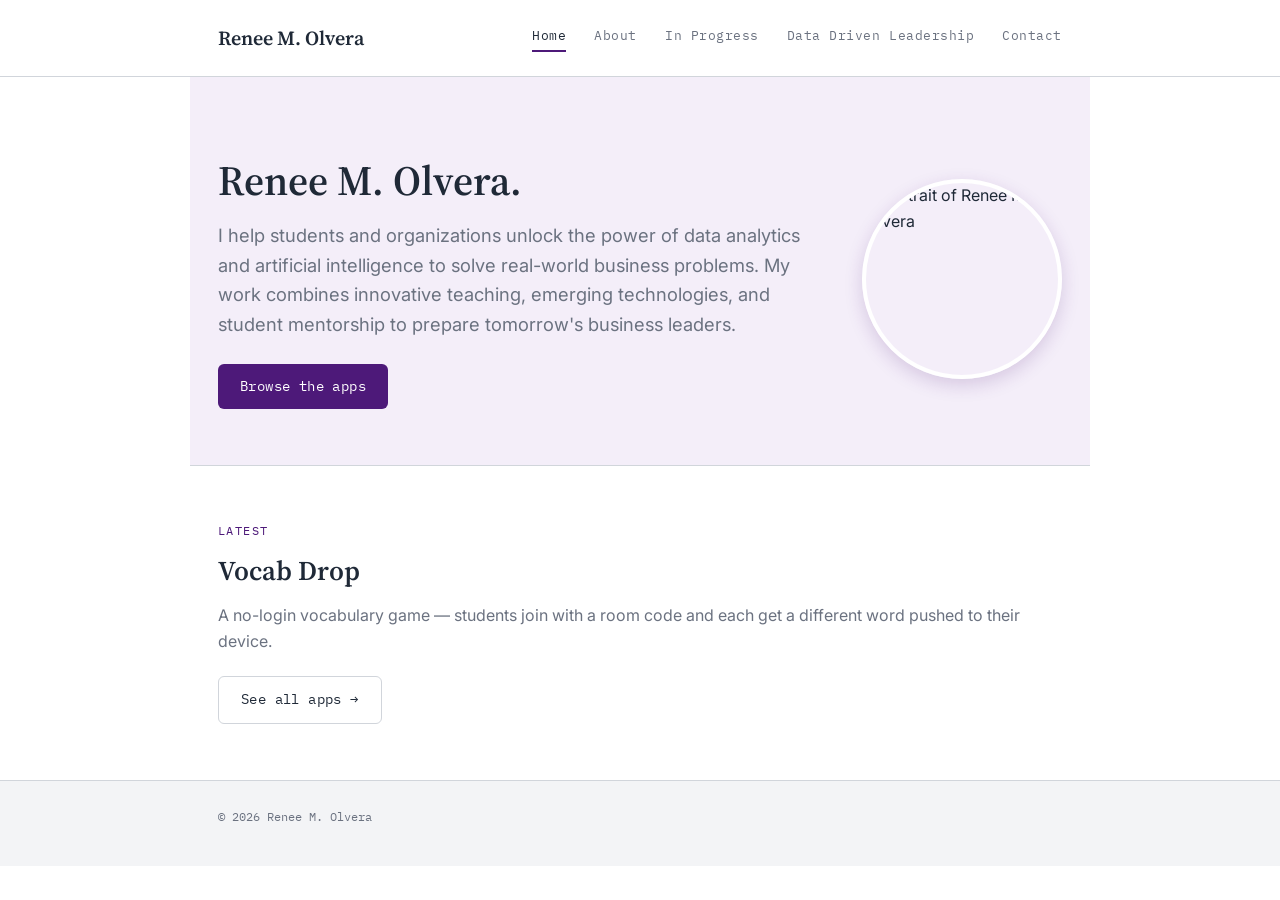
==== index.html @ 6d368a21 "Add files via upload" ====
<!DOCTYPE html>
<html lang="en">
<head>
<meta charset="UTF-8" />
<meta name="viewport" content="width=device-width, initial-scale=1.0" />
<title>Renee M. Olvera</title>
<link rel="preconnect" href="https://fonts.googleapis.com">
<link href="https://fonts.googleapis.com/css2?family=Source+Serif+4:wght@600;700&family=Inter:wght@400;500;600&family=IBM+Plex+Mono:wght@400;500&display=swap" rel="stylesheet">
<link rel="stylesheet" href="style.css">
</head>
<body>

<header class="site-header">
  <div class="nav-row">
    <a class="site-name" href="index.html">Renee M. Olvera</a>
    <nav class="site-nav">
      <a href="index.html" class="active">Home</a>
      <a href="about.html">About</a>
      <a href="apps.html">In Progress</a>
      <a href="data-driven-leadership.html">Data Driven Leadership</a>
      <a href="contact.html">Contact</a>
    </nav>
  </div>
</header>

<main class="wrap">
  <section class="hero">
    <div class="hero-text">
      <span class="eyebrow"></span>
      <h1>Renee M. Olvera.</h1>
      <p class="lede">I help students and organizations unlock the power of data analytics and artificial intelligence to solve real-world business problems. My work combines innovative teaching, emerging technologies, and student mentorship to prepare tomorrow's business leaders.</p>
      <a class="button" href="apps.html">Browse the apps</a>
    </div>
    <img class="hero-headshot" src="assets/images/headshot.jpg" alt="Portrait of Renee M. Olvera">
  </section>

  <section class="page-section">
    <span class="eyebrow">Latest</span>
    <h2>Vocab Drop</h2>
    <p>A no-login vocabulary game &mdash; students join with a room code and each get a different word pushed to their device.</p>
    <a class="button ghost" href="apps.html">See all apps &rarr;</a>
  </section>
</main>

<footer class="site-footer">
  <div class="wrap">
    <p>&copy; 2026 Renee M. Olvera</p>
  </div>
</footer>

</body>
</html>
---- style.css ----
/* ---------- Design tokens ---------- */
:root {
  --tcu-purple: #4d1979;
  --tcu-purple-dark: #3b125d;
  --tcu-purple-light: #f4eef9;
  --page-gray: #f3f4f6;
  --border-gray: #d1d5db;
  --text-dark: #1f2937;
  --text-muted: #6b7280;
  --white: #ffffff;
  --radius: 6px;
}

* { box-sizing: border-box; }

body {
  margin: 0;
  background: var(--white);
  color: var(--text-dark);
  font-family: 'Inter', sans-serif;
  font-size: 16px;
  line-height: 1.6;
}

h1, h2, h3 {
  font-family: 'Source Serif 4', serif;
  font-weight: 600;
  color: var(--text-dark);
  margin: 0 0 0.4em;
}

h1 { font-size: 2.6rem; line-height: 1.15; }
h2 { font-size: 1.7rem; }
h3 { font-size: 1.2rem; }

p { color: var(--text-muted); margin: 0 0 1em; }

a { color: var(--tcu-purple-dark); }

.eyebrow {
  font-family: 'IBM Plex Mono', monospace;
  font-size: 0.72rem;
  letter-spacing: 0.12em;
  text-transform: uppercase;
  color: var(--tcu-purple);
  margin-bottom: 8px;
  display: block;
}

/* ---------- Layout shell ---------- */
.wrap {
  max-width: 900px;
  margin: 0 auto;
  padding: 0 28px;
}

/* ---------- Nav bar ---------- */
header.site-header {
  border-bottom: 1px solid var(--border-gray);
  background: var(--white);
}

.nav-row {
  max-width: 900px;
  margin: 0 auto;
  padding: 22px 28px;
  display: flex;
  align-items: center;
  justify-content: space-between;
  flex-wrap: wrap;
  gap: 14px;
}

.site-name {
  font-family: 'Source Serif 4', serif;
  font-weight: 600;
  font-size: 1.25rem;
  color: var(--text-dark);
  text-decoration: none;
}

nav.site-nav { display: flex; gap: 28px; }

nav.site-nav a {
  font-family: 'IBM Plex Mono', monospace;
  font-size: 0.82rem;
  letter-spacing: 0.04em;
  text-decoration: none;
  color: var(--text-muted);
  padding-bottom: 4px;
  border-bottom: 2px solid transparent;
}

nav.site-nav a:hover { color: var(--text-dark); }

nav.site-nav a.active {
  color: var(--text-dark);
  border-bottom-color: var(--tcu-purple);
}

/* ---------- Hero ---------- */
.hero {
  padding: 72px 0 56px;
  border-bottom: 1px solid var(--border-gray);
  background: var(--tcu-purple-light);
  margin: 0 -28px;
  padding-left: 28px;
  padding-right: 28px;
  display: flex;
  align-items: center;
  justify-content: space-between;
  gap: 40px;
  flex-wrap: wrap;
}

.hero-text {
  flex: 1;
  min-width: 280px;
}

.hero-headshot {
  width: 200px;
  height: 200px;
  border-radius: 50%;
  object-fit: cover;
  flex-shrink: 0;
  border: 4px solid var(--white);
  box-shadow: 0 6px 18px rgba(77, 25, 121, 0.18);
}

.hero p.lede {
  font-size: 1.15rem;
  max-width: 55ch;
}

.button {
  display: inline-block;
  margin-top: 6px;
  padding: 12px 22px;
  background: var(--tcu-purple);
  color: var(--white);
  font-family: 'IBM Plex Mono', monospace;
  font-size: 0.85rem;
  letter-spacing: 0.03em;
  text-decoration: none;
  border-radius: var(--radius);
}

.button:hover { background: var(--tcu-purple-dark); }

.button.ghost {
  background: transparent;
  border: 1px solid var(--border-gray);
  color: var(--text-dark);
}

/* ---------- Generic section ---------- */
section.page-section {
  padding: 56px 0;
}

section.page-section + section.page-section {
  border-top: 1px solid var(--border-gray);
}

/* ---------- App catalog cards (signature element) ---------- */
.catalog-grid {
  display: grid;
  grid-template-columns: repeat(auto-fill, minmax(240px, 1fr));
  gap: 22px;
  margin-top: 8px;
}

.catalog-card {
  position: relative;
  background: var(--white);
  border: 1px solid var(--border-gray);
  border-top: 3px dashed var(--tcu-purple);
  border-radius: 0 0 var(--radius) var(--radius);
  padding: 22px 20px 20px;
  text-decoration: none;
  display: block;
  transition: transform 0.12s ease, box-shadow 0.12s ease;
}

.catalog-card:hover {
  transform: translateY(-2px);
  box-shadow: 0 6px 18px rgba(77, 25, 121, 0.12);
}

.catalog-card .tab {
  position: absolute;
  top: -13px;
  left: 20px;
  background: var(--tcu-purple);
  color: var(--white);
  font-family: 'IBM Plex Mono', monospace;
  font-size: 0.66rem;
  letter-spacing: 0.06em;
  text-transform: uppercase;
  padding: 3px 9px;
  border-radius: 3px;
}

.catalog-card h3 {
  margin-top: 10px;
  color: var(--text-dark);
}

.catalog-card p {
  font-size: 0.92rem;
  margin-bottom: 0.6em;
}

.catalog-card .stamp {
  font-family: 'IBM Plex Mono', monospace;
  font-size: 0.72rem;
  color: var(--tcu-purple-dark);
  border: 1px solid var(--tcu-purple);
  border-radius: 3px;
  padding: 2px 8px;
  display: inline-block;
  transform: rotate(-2deg);
}

/* ---------- Technologies grid ---------- */
.tech-grid {
  display: grid;
  grid-template-columns: repeat(auto-fill, minmax(260px, 1fr));
  gap: 14px;
  margin-top: 8px;
}

.tech-card {
  display: flex;
  align-items: center;
  gap: 14px;
  background: var(--page-gray);
  border-radius: var(--radius);
  padding: 16px 18px;
}

.tech-icon {
  width: 34px;
  height: 34px;
  min-width: 34px;
  border-radius: 50%;
  color: var(--white);
  font-family: 'IBM Plex Mono', monospace;
  font-weight: 500;
  font-size: 0.85rem;
  display: flex;
  align-items: center;
  justify-content: center;
}

.tech-info h3 {
  margin: 0 0 2px;
  font-size: 1rem;
}

.tech-info p {
  margin: 0;
  font-size: 0.88rem;
}

/* ---------- Contact ---------- */
.contact-list a { display: block; margin-bottom: 10px; color: var(--text-dark); }

/* ---------- Footer ---------- */
footer.site-footer {
  border-top: 1px solid var(--border-gray);
  padding: 26px 0 40px;
  background: var(--page-gray);
}

footer.site-footer p {
  font-family: 'IBM Plex Mono', monospace;
  font-size: 0.75rem;
  color: var(--text-muted);
  margin: 0;
}

/* ---------- Focus states & mobile ---------- */
a:focus-visible, .button:focus-visible {
  outline: 2px solid var(--tcu-purple);
  outline-offset: 2px;
}

@media (max-width: 560px) {
  h1 { font-size: 2rem; }
  .nav-row { flex-direction: column; align-items: flex-start; }
  nav.site-nav { gap: 18px; }
  .hero { margin: 0; padding-left: 0; padding-right: 0; }
}
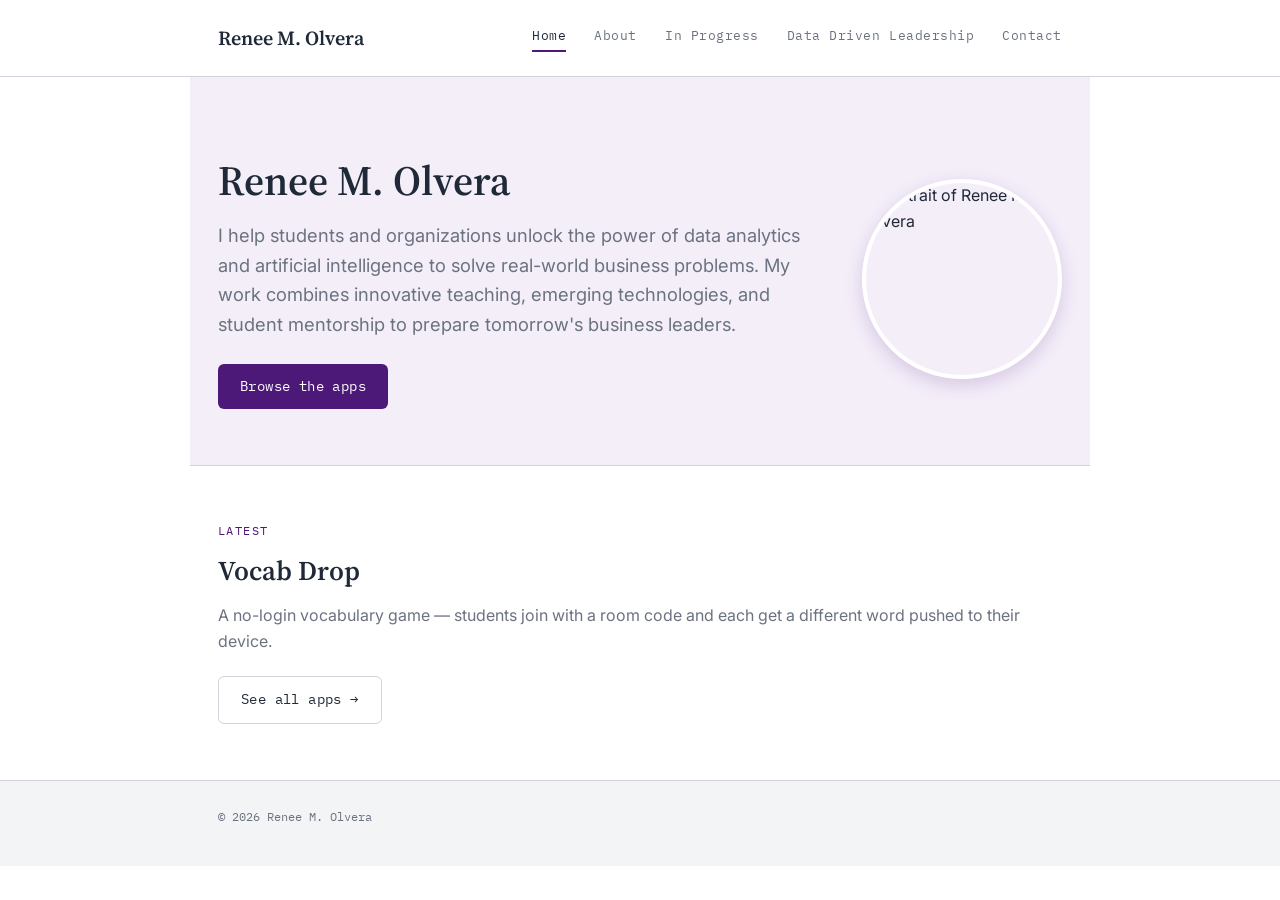
==== commit de38c026: "Update index.html" ====
--- a/index.html
+++ b/index.html
@@ -27,7 +27,7 @@
   <section class="hero">
     <div class="hero-text">
       <span class="eyebrow"></span>
-      <h1>Renee M. Olvera.</h1>
+      <h1>Renee M. Olvera</h1>
       <p class="lede">I help students and organizations unlock the power of data analytics and artificial intelligence to solve real-world business problems. My work combines innovative teaching, emerging technologies, and student mentorship to prepare tomorrow's business leaders.</p>
       <a class="button" href="apps.html">Browse the apps</a>
     </div>
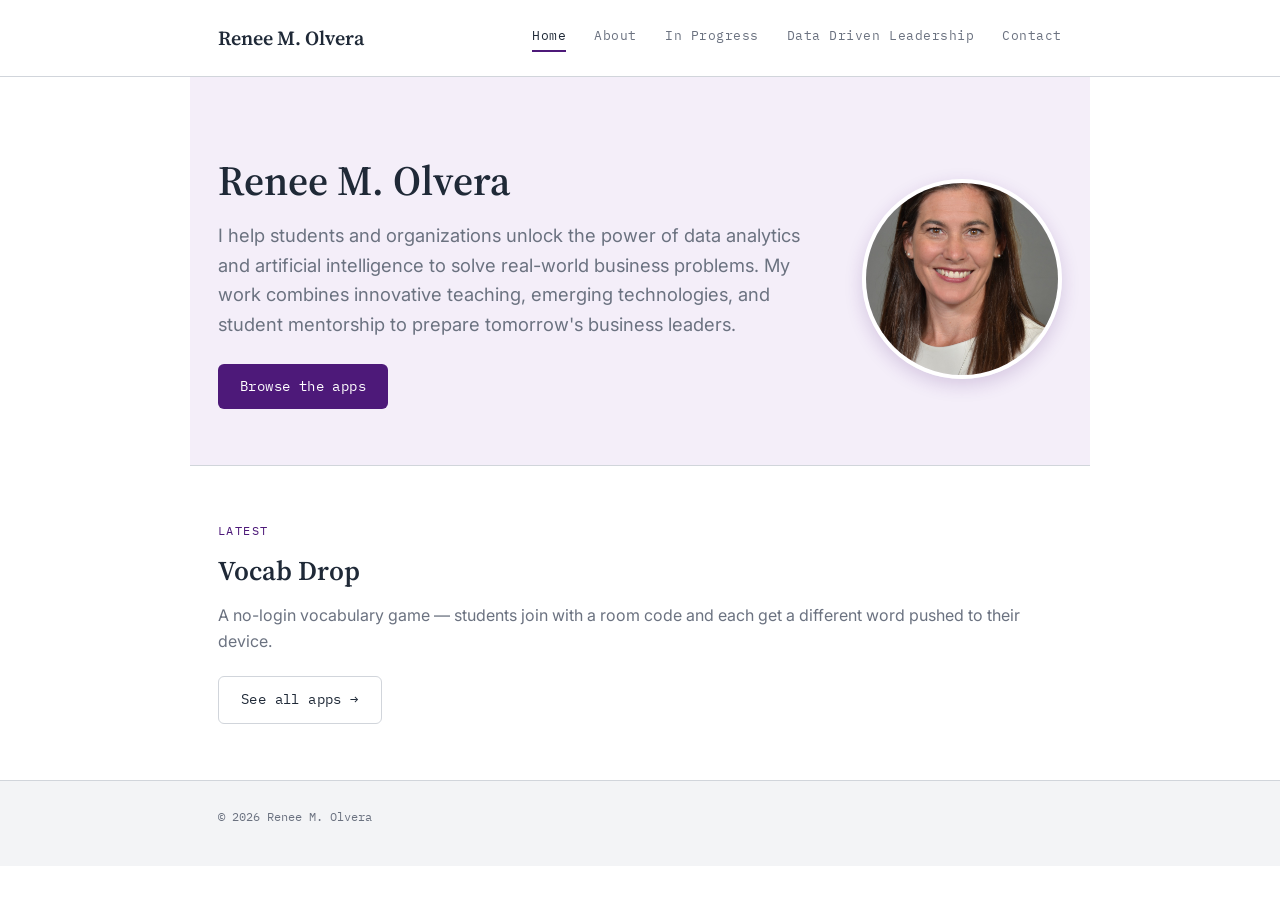
==== commit 2d2816a9: "Update index.html" ====
--- a/index.html
+++ b/index.html
@@ -31,7 +31,7 @@
       <p class="lede">I help students and organizations unlock the power of data analytics and artificial intelligence to solve real-world business problems. My work combines innovative teaching, emerging technologies, and student mentorship to prepare tomorrow's business leaders.</p>
       <a class="button" href="apps.html">Browse the apps</a>
     </div>
-    <img class="hero-headshot" src="assets/images/headshot.jpg" alt="Portrait of Renee M. Olvera">
+    <img class="hero-headshot" src="headshot.jpg" alt="Portrait of Renee M. Olvera">
   </section>
 
   <section class="page-section">
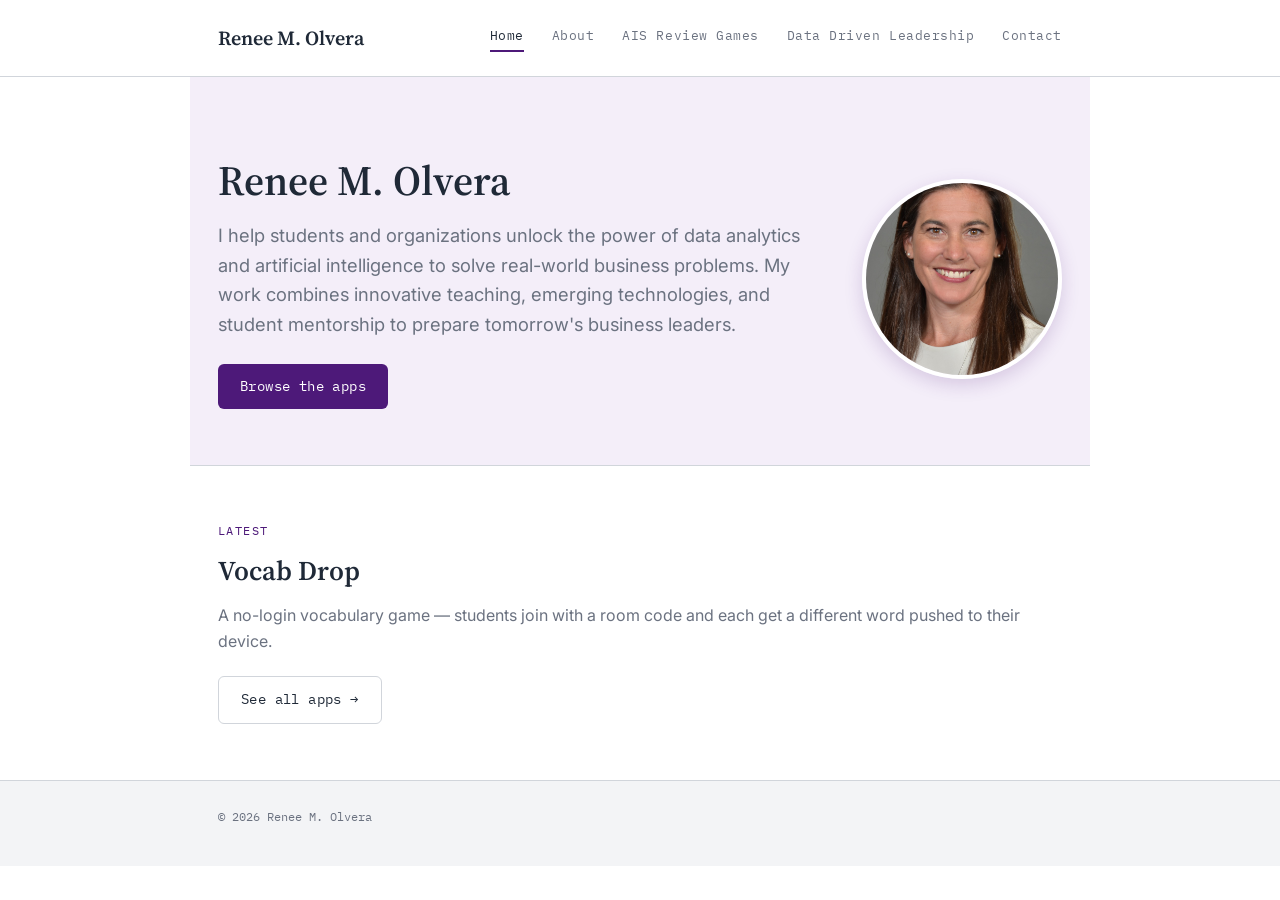
==== commit 1efacb7f: "Update index.html" ====
--- a/index.html
+++ b/index.html
@@ -16,7 +16,7 @@
     <nav class="site-nav">
       <a href="index.html" class="active">Home</a>
       <a href="about.html">About</a>
-      <a href="apps.html">In Progress</a>
+      <a href="apps.html">AIS Review Games</a>
       <a href="data-driven-leadership.html">Data Driven Leadership</a>
       <a href="contact.html">Contact</a>
     </nav>
@@ -31,7 +31,7 @@
       <p class="lede">I help students and organizations unlock the power of data analytics and artificial intelligence to solve real-world business problems. My work combines innovative teaching, emerging technologies, and student mentorship to prepare tomorrow's business leaders.</p>
       <a class="button" href="apps.html">Browse the apps</a>
     </div>
-    <img class="hero-headshot" src="headshot.jpg" alt="Portrait of Renee M. Olvera">
+    <img class="hero-headshot" src="renee-site/assets/images/headshot.jpg" alt="Portrait of Renee M. Olvera">
   </section>
 
   <section class="page-section">
--- a/style.css
+++ b/style.css
@@ -290,6 +290,7 @@
 @media (max-width: 560px) {
   h1 { font-size: 2rem; }
   .nav-row { flex-direction: column; align-items: flex-start; }
-  nav.site-nav { gap: 18px; }
+  nav.site-nav { flex-wrap: wrap; gap: 10px 18px; }
+  nav.site-nav a { white-space: nowrap; }
   .hero { margin: 0; padding-left: 0; padding-right: 0; }
 }
